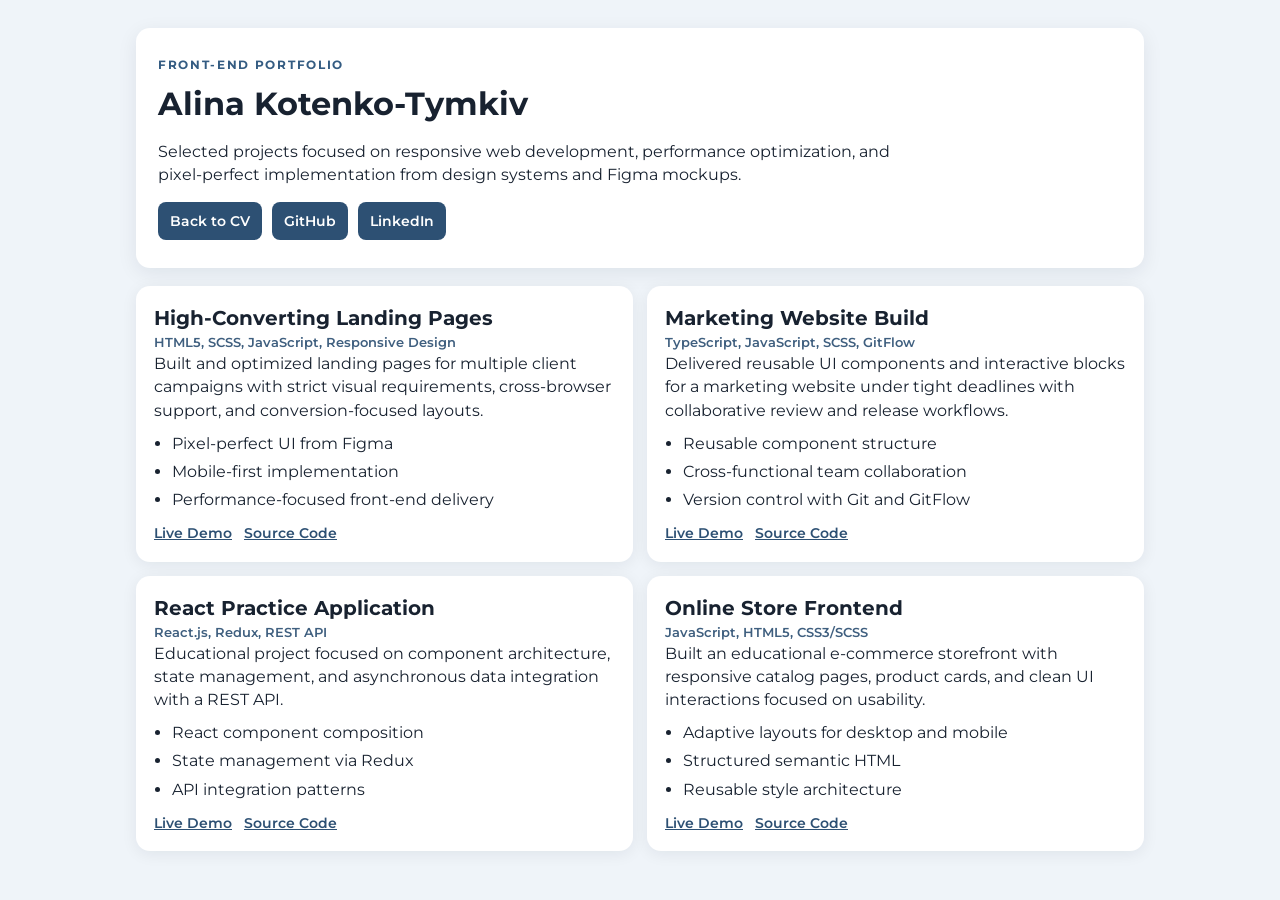
==== portfolio.html @ 50b3605f "feat: create cv-portfolio" ====
<!DOCTYPE html>
<html lang="en">
<head>
    <meta charset="UTF-8">
    <meta name="viewport" content="width=device-width, initial-scale=1.0">
    <title>Portfolio — Alina Kotenko-Tymkiv</title>
    <link rel="preconnect" href="https://fonts.googleapis.com">
    <link rel="preconnect" href="https://fonts.gstatic.com" crossorigin>
    <link href="https://fonts.googleapis.com/css2?family=Montserrat:wght@400;500;600;700&display=swap" rel="stylesheet">
    <link rel="icon" href="assets/img/favicon.ico" type="image/x-icon">
    <link rel="stylesheet" href="assets/css/portfolio.css">
</head>
<body>
    <div class="page">
        <header class="top">
            <p class="eyebrow">Front-End Portfolio</p>
            <h1>Alina Kotenko-Tymkiv</h1>
            <p class="lead">
                Selected projects focused on responsive web development, performance optimization,
                and pixel-perfect implementation from design systems and Figma mockups.
            </p>
            <div class="top-actions">
                <a href="index.html">Back to CV</a>
                <a href="https://github.com/Alina9782" target="_blank" rel="noopener noreferrer">GitHub</a>
                <a href="https://www.linkedin.com/in/frontend-alina-kotenko-tymkiv" target="_blank" rel="noopener noreferrer">LinkedIn</a>
            </div>
        </header>

        <main>
            <section class="grid" aria-label="Project cards">
                <article class="card">
                    <h2>High-Converting Landing Pages</h2>
                    <p class="meta">HTML5, SCSS, JavaScript, Responsive Design</p>
                    <p>
                        Built and optimized landing pages for multiple client campaigns with strict visual requirements,
                        cross-browser support, and conversion-focused layouts.
                    </p>
                    <ul>
                        <li>Pixel-perfect UI from Figma</li>
                        <li>Mobile-first implementation</li>
                        <li>Performance-focused front-end delivery</li>
                    </ul>
                    <div class="links">
                        <a href="#" aria-label="Add live demo link">Live Demo</a>
                        <a href="#" aria-label="Add source code link">Source Code</a>
                    </div>
                </article>

                <article class="card">
                    <h2>Marketing Website Build</h2>
                    <p class="meta">TypeScript, JavaScript, SCSS, GitFlow</p>
                    <p>
                        Delivered reusable UI components and interactive blocks for a marketing website under
                        tight deadlines with collaborative review and release workflows.
                    </p>
                    <ul>
                        <li>Reusable component structure</li>
                        <li>Cross-functional team collaboration</li>
                        <li>Version control with Git and GitFlow</li>
                    </ul>
                    <div class="links">
                        <a href="#" aria-label="Add live demo link">Live Demo</a>
                        <a href="#" aria-label="Add source code link">Source Code</a>
                    </div>
                </article>

                <article class="card">
                    <h2>React Practice Application</h2>
                    <p class="meta">React.js, Redux, REST API</p>
                    <p>
                        Educational project focused on component architecture, state management, and
                        asynchronous data integration with a REST API.
                    </p>
                    <ul>
                        <li>React component composition</li>
                        <li>State management via Redux</li>
                        <li>API integration patterns</li>
                    </ul>
                    <div class="links">
                        <a href="#" aria-label="Add live demo link">Live Demo</a>
                        <a href="#" aria-label="Add source code link">Source Code</a>
                    </div>
                </article>

                <article class="card">
                    <h2>Online Store Frontend</h2>
                    <p class="meta">JavaScript, HTML5, CSS3/SCSS</p>
                    <p>
                        Built an educational e-commerce storefront with responsive catalog pages, product cards,
                        and clean UI interactions focused on usability.
                    </p>
                    <ul>
                        <li>Adaptive layouts for desktop and mobile</li>
                        <li>Structured semantic HTML</li>
                        <li>Reusable style architecture</li>
                    </ul>
                    <div class="links">
                        <a href="#" aria-label="Add live demo link">Live Demo</a>
                        <a href="#" aria-label="Add source code link">Source Code</a>
                    </div>
                </article>
            </section>
        </main>
    </div>
</body>
</html>
---- assets/css/portfolio.css ----
* {
    box-sizing: border-box;
}

body {
    margin: 0;
    font-family: "Montserrat", system-ui, sans-serif;
    color: #182230;
    background: #eff4f9;
    line-height: 1.45;
}

.page {
    max-width: 1040px;
    margin: 0 auto;
    padding: 28px 16px 40px;
}

.top {
    background: #ffffff;
    border-radius: 14px;
    padding: 28px 22px;
    box-shadow: 0 5px 20px rgba(13, 31, 49, 0.08);
}

.eyebrow {
    margin: 0 0 8px;
    text-transform: uppercase;
    letter-spacing: 0.14em;
    font-size: 12px;
    font-weight: 700;
    color: #345c82;
}

h1 {
    margin: 0;
    font-size: clamp(24px, 4vw, 32px);
}

.lead {
    margin: 12px 0 0;
    max-width: 760px;
}

.top-actions {
    margin-top: 16px;
    display: flex;
    flex-wrap: wrap;
    gap: 10px;
}

.top-actions a {
    text-decoration: none;
    color: #ffffff;
    background: #2d5073;
    padding: 9px 12px;
    border-radius: 8px;
    font-size: 14px;
    font-weight: 600;
}

.top-actions a:hover {
    background: #3c658e;
}

.grid {
    margin-top: 18px;
    display: grid;
    grid-template-columns: repeat(2, minmax(0, 1fr));
    gap: 14px;
}

.card {
    background: #ffffff;
    border-radius: 14px;
    padding: 18px;
    box-shadow: 0 3px 16px rgba(13, 31, 49, 0.07);
}

.card h2 {
    margin: 0;
    font-size: 20px;
}

.meta {
    margin: 8px 0 10px;
    font-size: 13px;
    color: #3f5f7f;
    font-weight: 600;
}

.card p {
    margin: 0;
}

.card ul {
    margin: 10px 0 0;
    padding-left: 18px;
}

.card li {
    margin-bottom: 5px;
}

.links {
    margin-top: 12px;
    display: flex;
    gap: 12px;
}

.links a {
    font-size: 14px;
    font-weight: 600;
    color: #2d5073;
}

@media (max-width: 860px) {
    .grid {
        grid-template-columns: 1fr;
    }
}
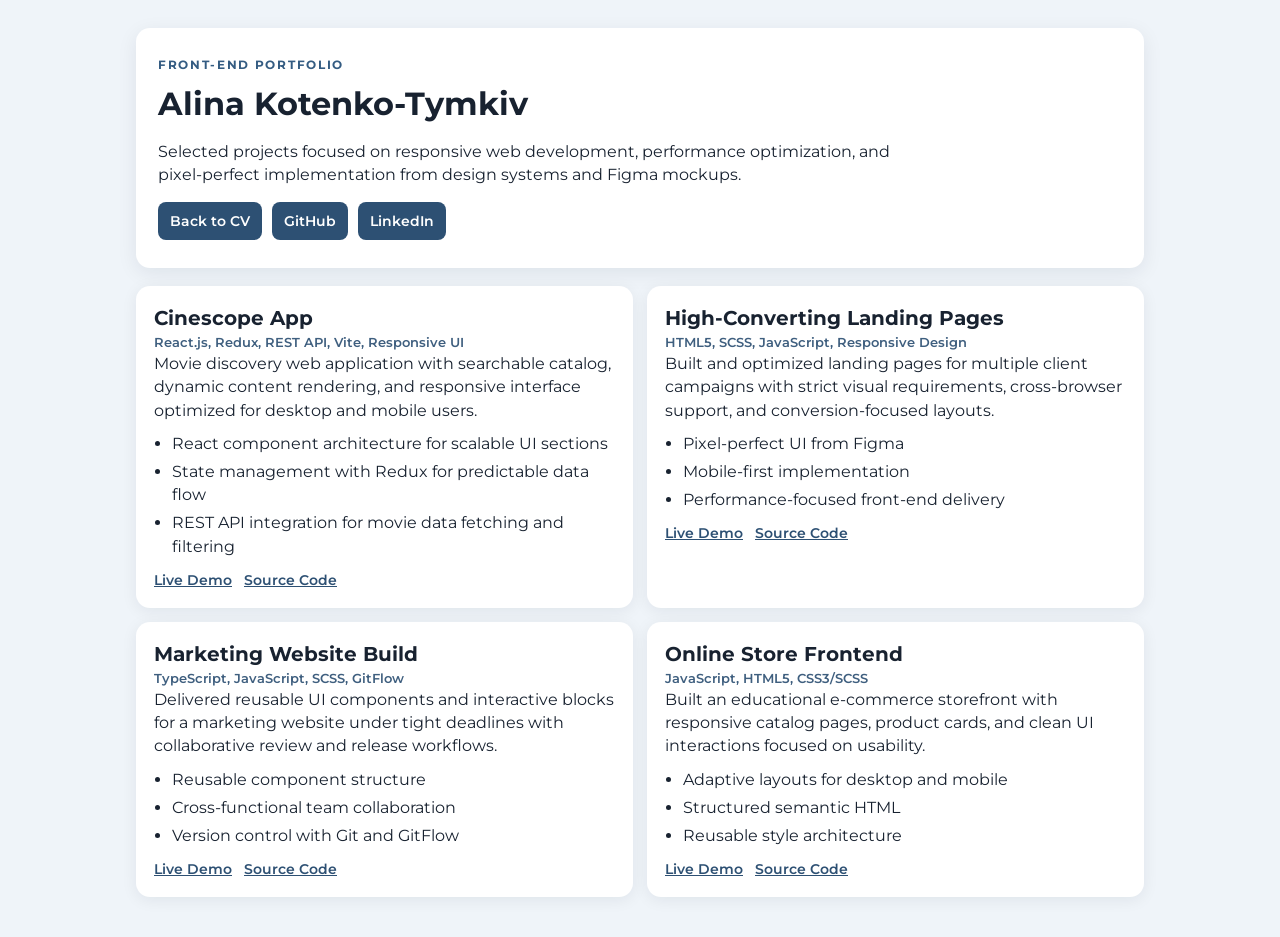
==== commit 95166b9a: "feat: add cinescope project to portfolio" ====
--- a/portfolio.html
+++ b/portfolio.html
@@ -28,6 +28,25 @@
 
         <main>
             <section class="grid" aria-label="Project cards">
+
+                <article class="card">
+                    <h2>Cinescope App</h2>
+                    <p class="meta">React.js, Redux, REST API, Vite, Responsive UI</p>
+                    <p>
+                        Movie discovery web application with searchable catalog, dynamic content rendering,
+                        and responsive interface optimized for desktop and mobile users.
+                    </p>
+                    <ul>
+                        <li>React component architecture for scalable UI sections</li>
+                        <li>State management with Redux for predictable data flow</li>
+                        <li>REST API integration for movie data fetching and filtering</li>
+                    </ul>
+                    <div class="links">
+                        <a href="https://cinescope-eta-five.vercel.app/" target="_blank" rel="noopener noreferrer" aria-label="Open Cinescope live demo">Live Demo</a>
+                        <a href="https://github.com/Alina9782/cinescope" aria-label="Add Cinescope source code link">Source Code</a>
+                    </div>
+                </article>
+
                 <article class="card">
                     <h2>High-Converting Landing Pages</h2>
                     <p class="meta">HTML5, SCSS, JavaScript, Responsive Design</p>
@@ -65,24 +84,6 @@
                 </article>
 
                 <article class="card">
-                    <h2>React Practice Application</h2>
-                    <p class="meta">React.js, Redux, REST API</p>
-                    <p>
-                        Educational project focused on component architecture, state management, and
-                        asynchronous data integration with a REST API.
-                    </p>
-                    <ul>
-                        <li>React component composition</li>
-                        <li>State management via Redux</li>
-                        <li>API integration patterns</li>
-                    </ul>
-                    <div class="links">
-                        <a href="#" aria-label="Add live demo link">Live Demo</a>
-                        <a href="#" aria-label="Add source code link">Source Code</a>
-                    </div>
-                </article>
-
-                <article class="card">
                     <h2>Online Store Frontend</h2>
                     <p class="meta">JavaScript, HTML5, CSS3/SCSS</p>
                     <p>
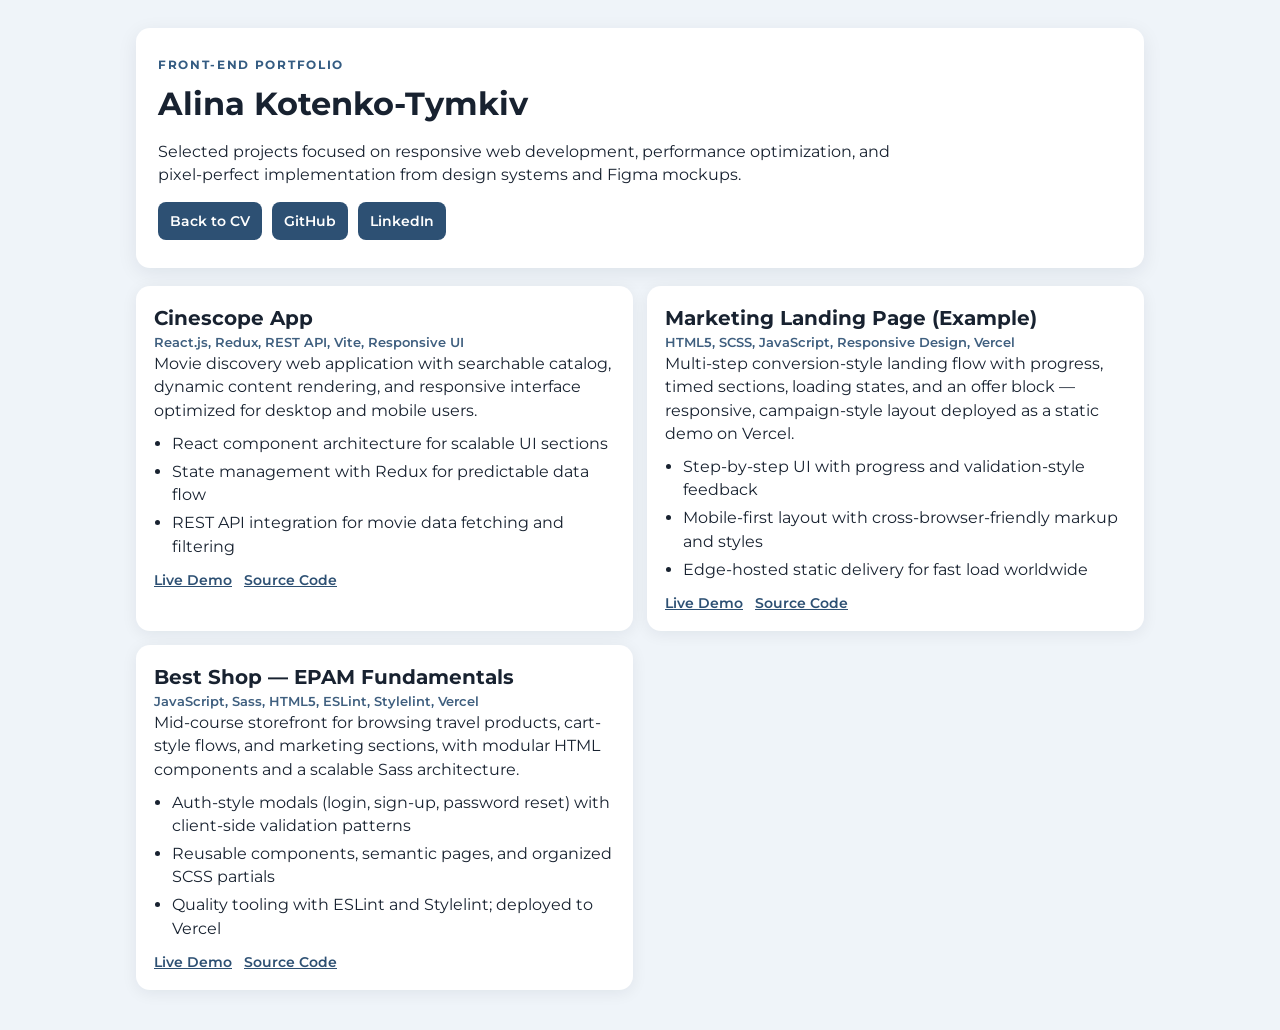
==== commit 6fa50328: "feat: update portfolio projects with new titles, descriptions, and live demo links" ====
--- a/portfolio.html
+++ b/portfolio.html
@@ -43,61 +43,43 @@
                     </ul>
                     <div class="links">
                         <a href="https://cinescope-eta-five.vercel.app/" target="_blank" rel="noopener noreferrer" aria-label="Open Cinescope live demo">Live Demo</a>
-                        <a href="https://github.com/Alina9782/cinescope" aria-label="Add Cinescope source code link">Source Code</a>
+                        <a href="https://github.com/Alina9782/cinescope" target="_blank" rel="noopener noreferrer" aria-label="Add Cinescope source code link">Source Code</a>
                     </div>
                 </article>
 
                 <article class="card">
-                    <h2>High-Converting Landing Pages</h2>
-                    <p class="meta">HTML5, SCSS, JavaScript, Responsive Design</p>
+                    <h2>Marketing Landing Page (Example)</h2>
+                    <p class="meta">HTML5, SCSS, JavaScript, Responsive Design, Vercel</p>
                     <p>
-                        Built and optimized landing pages for multiple client campaigns with strict visual requirements,
-                        cross-browser support, and conversion-focused layouts.
+                        Multi-step conversion-style landing flow with progress, timed sections, loading states,
+                        and an offer block — responsive, campaign-style layout deployed as a static demo on Vercel.
                     </p>
                     <ul>
-                        <li>Pixel-perfect UI from Figma</li>
-                        <li>Mobile-first implementation</li>
-                        <li>Performance-focused front-end delivery</li>
+                        <li>Step-by-step UI with progress and validation-style feedback</li>
+                        <li>Mobile-first layout with cross-browser-friendly markup and styles</li>
+                        <li>Edge-hosted static delivery for fast load worldwide</li>
                     </ul>
                     <div class="links">
-                        <a href="#" aria-label="Add live demo link">Live Demo</a>
-                        <a href="#" aria-label="Add source code link">Source Code</a>
+                        <a href="https://landing-page-example-swart.vercel.app/" target="_blank" rel="noopener noreferrer" aria-label="Open marketing landing page example live demo">Live Demo</a>
+                        <a href="https://github.com/Alina9782/landing-page-example" target="_blank" rel="noopener noreferrer" aria-label="Add source code link">Source Code</a>
                     </div>
                 </article>
 
                 <article class="card">
-                    <h2>Marketing Website Build</h2>
-                    <p class="meta">TypeScript, JavaScript, SCSS, GitFlow</p>
+                    <h2>Best Shop — EPAM Fundamentals</h2>
+                    <p class="meta">JavaScript, Sass, HTML5, ESLint, Stylelint, Vercel</p>
                     <p>
-                        Delivered reusable UI components and interactive blocks for a marketing website under
-                        tight deadlines with collaborative review and release workflows.
+                        Mid-course storefront for browsing travel products, cart-style flows, and marketing sections,
+                        with modular HTML components and a scalable Sass architecture.
                     </p>
                     <ul>
-                        <li>Reusable component structure</li>
-                        <li>Cross-functional team collaboration</li>
-                        <li>Version control with Git and GitFlow</li>
+                        <li>Auth-style modals (login, sign-up, password reset) with client-side validation patterns</li>
+                        <li>Reusable components, semantic pages, and organized SCSS partials</li>
+                        <li>Quality tooling with ESLint and Stylelint; deployed to Vercel</li>
                     </ul>
                     <div class="links">
-                        <a href="#" aria-label="Add live demo link">Live Demo</a>
-                        <a href="#" aria-label="Add source code link">Source Code</a>
-                    </div>
-                </article>
-
-                <article class="card">
-                    <h2>Online Store Frontend</h2>
-                    <p class="meta">JavaScript, HTML5, CSS3/SCSS</p>
-                    <p>
-                        Built an educational e-commerce storefront with responsive catalog pages, product cards,
-                        and clean UI interactions focused on usability.
-                    </p>
-                    <ul>
-                        <li>Adaptive layouts for desktop and mobile</li>
-                        <li>Structured semantic HTML</li>
-                        <li>Reusable style architecture</li>
-                    </ul>
-                    <div class="links">
-                        <a href="#" aria-label="Add live demo link">Live Demo</a>
-                        <a href="#" aria-label="Add source code link">Source Code</a>
+                        <a href="https://mid-course-epam-fundamentals-projec.vercel.app/" target="_blank" rel="noopener noreferrer" aria-label="Open Best Shop live demo">Live Demo</a>
+                        <a href="https://github.com/Alina9782/Mid-course-Epam-Fundamentals-project" target="_blank" rel="noopener noreferrer" aria-label="Open Best Shop source on GitHub">Source Code</a>
                     </div>
                 </article>
             </section>
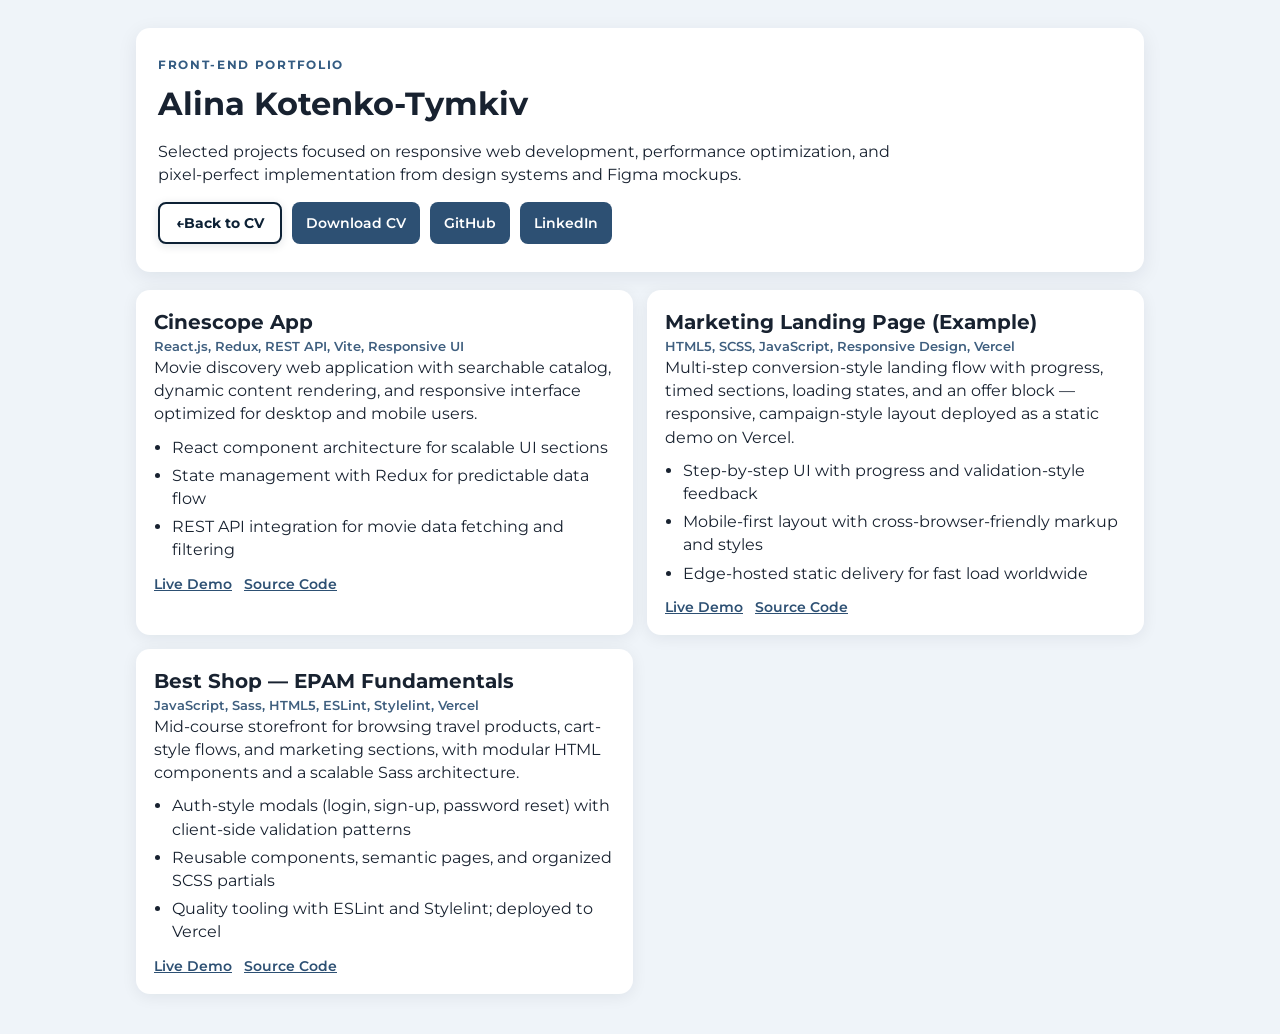
==== commit 153f6d44: "feat: add download link for CV and enhance styling for action buttons" ====
--- a/portfolio.html
+++ b/portfolio.html
@@ -20,7 +20,8 @@
                 and pixel-perfect implementation from design systems and Figma mockups.
             </p>
             <div class="top-actions">
-                <a href="index.html">Back to CV</a>
+                <a class="back-to-cv" href="index.html"><span aria-hidden="true">← </span>Back to CV</a>
+                <a href="assets/files/Frontend%20Developer%202026.pdf" download="Kotenko-Tymkiv-Alina-Frontend-Developer-2026.pdf" aria-label="Download CV as PDF">Download CV</a>
                 <a href="https://github.com/Alina9782" target="_blank" rel="noopener noreferrer">GitHub</a>
                 <a href="https://www.linkedin.com/in/frontend-alina-kotenko-tymkiv" target="_blank" rel="noopener noreferrer">LinkedIn</a>
             </div>
--- a/assets/css/portfolio.css
+++ b/assets/css/portfolio.css
@@ -47,20 +47,42 @@
     display: flex;
     flex-wrap: wrap;
     gap: 10px;
+    align-items: center;
 }
 
 .top-actions a {
+    display: inline-flex;
+    align-items: center;
+    justify-content: center;
     text-decoration: none;
     color: #ffffff;
     background: #2d5073;
-    padding: 9px 12px;
+    min-height: 42px;
+    padding: 0 14px;
     border-radius: 8px;
     font-size: 14px;
     font-weight: 600;
+    line-height: 1.2;
 }
 
 .top-actions a:hover {
     background: #3c658e;
+}
+
+.top-actions .back-to-cv {
+    background: #ffffff;
+    color: #0d2135;
+    border: 2px solid #0d2135;
+    font-weight: 700;
+    padding: 0 16px;
+    min-height: 42px;
+    box-shadow: 0 2px 10px rgba(13, 31, 49, 0.12);
+}
+
+.top-actions .back-to-cv:hover {
+    background: #e8f1f8;
+    border-color: #153a5c;
+    color: #153a5c;
 }
 
 .grid {
